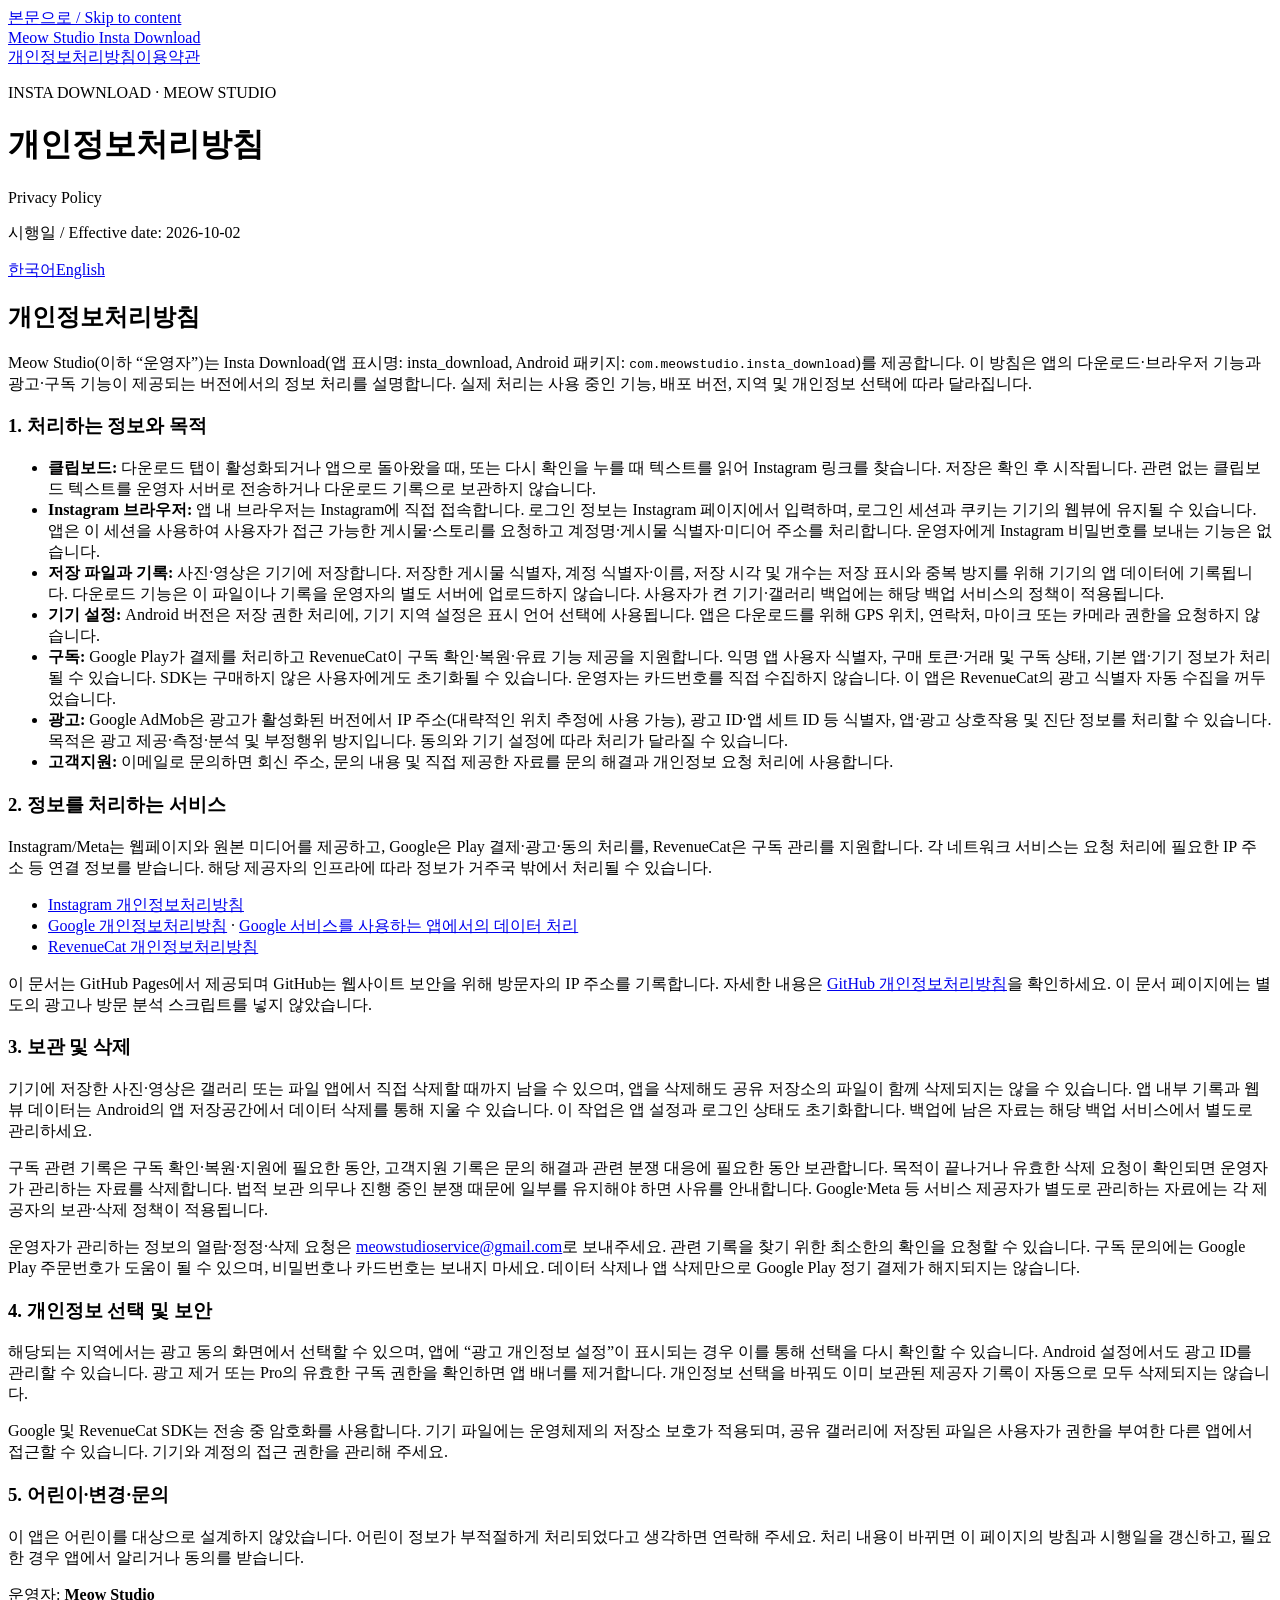
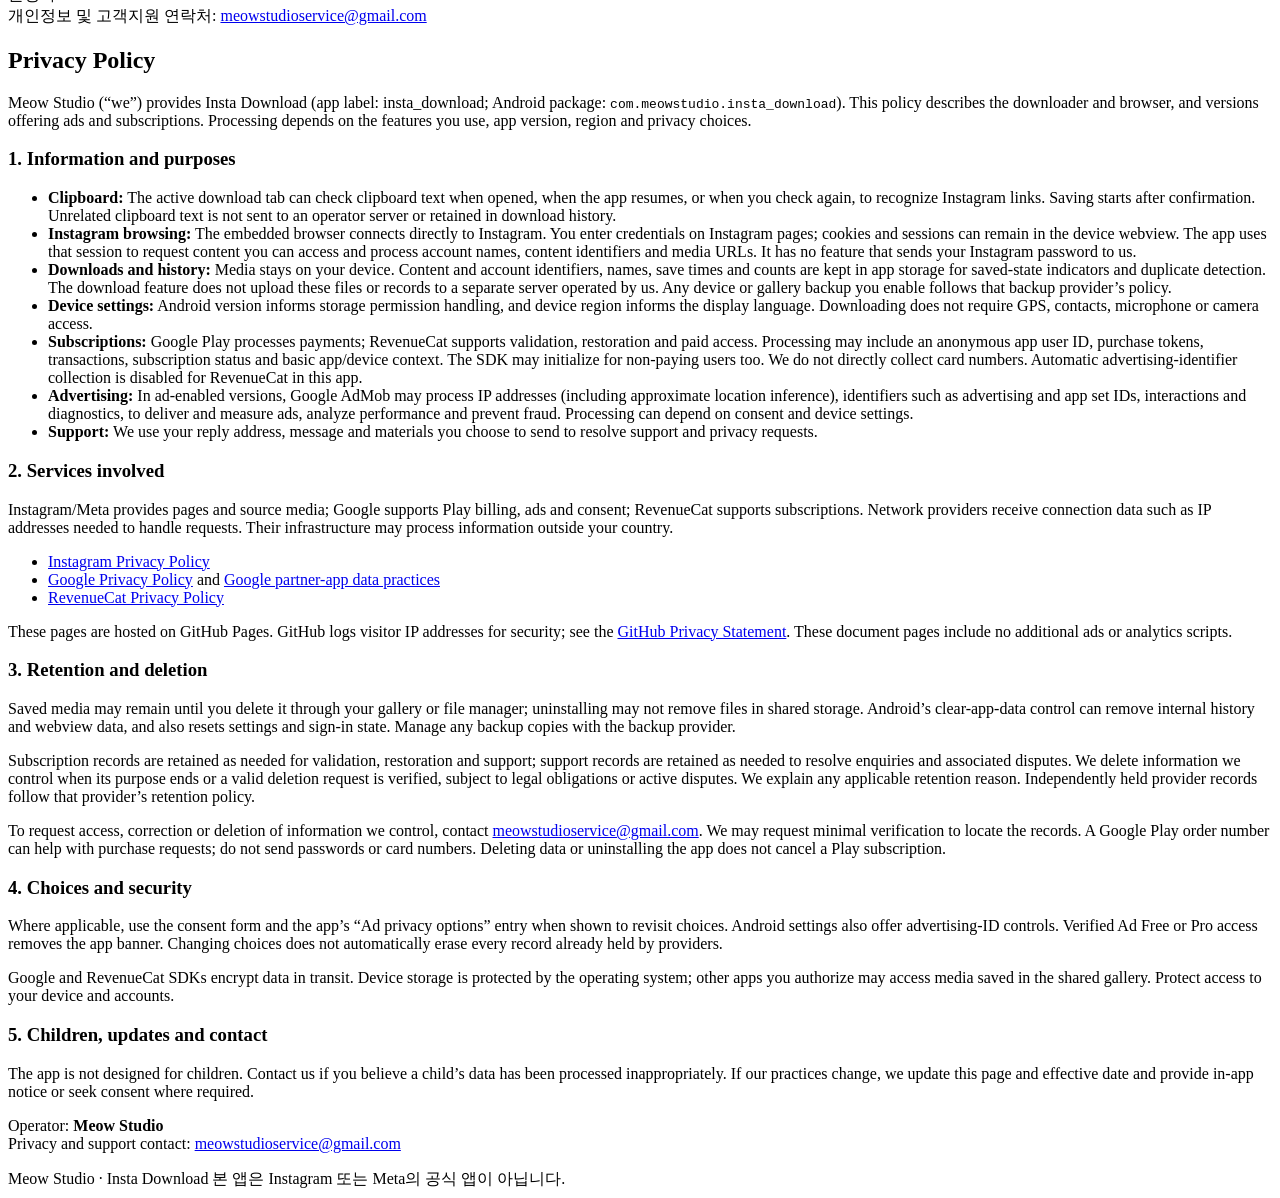
==== privacy.html @ 50bc9c98 "Publish privacy.html for Insta Download" ====
<!doctype html>
<html lang="ko">
<head>
<meta charset="utf-8">
<meta name="viewport" content="width=device-width, initial-scale=1">
<title>개인정보처리방침 · Insta Download</title>
<link rel="stylesheet" href="styles.css">
</head>
<body>
<a class="skip" href="#main">본문으로 / Skip to content</a>
<header><a class="brand" href="index.html">Meow Studio <span>Insta Download</span></a>
<nav aria-label="문서 / Documents"><a href="privacy.html">개인정보처리방침</a><a href="terms.html">이용약관</a></nav></header>
<main id="main">
<p class="eyebrow">INSTA DOWNLOAD · MEOW STUDIO</p>
<h1>개인정보처리방침</h1>
<p class="subtitle">Privacy Policy</p>
<p class="meta">시행일 / Effective date: 2026-10-02</p>

<nav class="language" aria-label="언어 / Language"><a href="#ko">한국어</a><a href="#en">English</a></nav>
<section id="ko" lang="ko">
<h2>개인정보처리방침</h2>
<p>Meow Studio(이하 “운영자”)는 Insta Download(앱 표시명: insta_download, Android 패키지: <code>com.meowstudio.insta_download</code>)를 제공합니다. 이 방침은 앱의 다운로드·브라우저 기능과 광고·구독 기능이 제공되는 버전에서의 정보 처리를 설명합니다. 실제 처리는 사용 중인 기능, 배포 버전, 지역 및 개인정보 선택에 따라 달라집니다.</p>
<h3>1. 처리하는 정보와 목적</h3>
<ul>
<li><strong>클립보드:</strong> 다운로드 탭이 활성화되거나 앱으로 돌아왔을 때, 또는 다시 확인을 누를 때 텍스트를 읽어 Instagram 링크를 찾습니다. 저장은 확인 후 시작됩니다. 관련 없는 클립보드 텍스트를 운영자 서버로 전송하거나 다운로드 기록으로 보관하지 않습니다.</li>
<li><strong>Instagram 브라우저:</strong> 앱 내 브라우저는 Instagram에 직접 접속합니다. 로그인 정보는 Instagram 페이지에서 입력하며, 로그인 세션과 쿠키는 기기의 웹뷰에 유지될 수 있습니다. 앱은 이 세션을 사용하여 사용자가 접근 가능한 게시물·스토리를 요청하고 계정명·게시물 식별자·미디어 주소를 처리합니다. 운영자에게 Instagram 비밀번호를 보내는 기능은 없습니다.</li>
<li><strong>저장 파일과 기록:</strong> 사진·영상은 기기에 저장합니다. 저장한 게시물 식별자, 계정 식별자·이름, 저장 시각 및 개수는 저장 표시와 중복 방지를 위해 기기의 앱 데이터에 기록됩니다. 다운로드 기능은 이 파일이나 기록을 운영자의 별도 서버에 업로드하지 않습니다. 사용자가 켠 기기·갤러리 백업에는 해당 백업 서비스의 정책이 적용됩니다.</li>
<li><strong>기기 설정:</strong> Android 버전은 저장 권한 처리에, 기기 지역 설정은 표시 언어 선택에 사용됩니다. 앱은 다운로드를 위해 GPS 위치, 연락처, 마이크 또는 카메라 권한을 요청하지 않습니다.</li>
<li><strong>구독:</strong> Google Play가 결제를 처리하고 RevenueCat이 구독 확인·복원·유료 기능 제공을 지원합니다. 익명 앱 사용자 식별자, 구매 토큰·거래 및 구독 상태, 기본 앱·기기 정보가 처리될 수 있습니다. SDK는 구매하지 않은 사용자에게도 초기화될 수 있습니다. 운영자는 카드번호를 직접 수집하지 않습니다. 이 앱은 RevenueCat의 광고 식별자 자동 수집을 꺼두었습니다.</li>
<li><strong>광고:</strong> Google AdMob은 광고가 활성화된 버전에서 IP 주소(대략적인 위치 추정에 사용 가능), 광고 ID·앱 세트 ID 등 식별자, 앱·광고 상호작용 및 진단 정보를 처리할 수 있습니다. 목적은 광고 제공·측정·분석 및 부정행위 방지입니다. 동의와 기기 설정에 따라 처리가 달라질 수 있습니다.</li>
<li><strong>고객지원:</strong> 이메일로 문의하면 회신 주소, 문의 내용 및 직접 제공한 자료를 문의 해결과 개인정보 요청 처리에 사용합니다.</li>
</ul>
<h3>2. 정보를 처리하는 서비스</h3>
<p>Instagram/Meta는 웹페이지와 원본 미디어를 제공하고, Google은 Play 결제·광고·동의 처리를, RevenueCat은 구독 관리를 지원합니다. 각 네트워크 서비스는 요청 처리에 필요한 IP 주소 등 연결 정보를 받습니다. 해당 제공자의 인프라에 따라 정보가 거주국 밖에서 처리될 수 있습니다.</p>
<ul>
<li><a href="https://privacycenter.instagram.com/policy/">Instagram 개인정보처리방침</a></li>
<li><a href="https://policies.google.com/privacy">Google 개인정보처리방침</a> · <a href="https://policies.google.com/technologies/partner-sites">Google 서비스를 사용하는 앱에서의 데이터 처리</a></li>
<li><a href="https://www.revenuecat.com/privacy">RevenueCat 개인정보처리방침</a></li>
</ul>
<p>이 문서는 GitHub Pages에서 제공되며 GitHub는 웹사이트 보안을 위해 방문자의 IP 주소를 기록합니다. 자세한 내용은 <a href="https://docs.github.com/en/site-policy/privacy-policies/github-general-privacy-statement">GitHub 개인정보처리방침</a>을 확인하세요. 이 문서 페이지에는 별도의 광고나 방문 분석 스크립트를 넣지 않았습니다.</p>
<h3>3. 보관 및 삭제</h3>
<p>기기에 저장한 사진·영상은 갤러리 또는 파일 앱에서 직접 삭제할 때까지 남을 수 있으며, 앱을 삭제해도 공유 저장소의 파일이 함께 삭제되지는 않을 수 있습니다. 앱 내부 기록과 웹뷰 데이터는 Android의 앱 저장공간에서 데이터 삭제를 통해 지울 수 있습니다. 이 작업은 앱 설정과 로그인 상태도 초기화합니다. 백업에 남은 자료는 해당 백업 서비스에서 별도로 관리하세요.</p>
<p>구독 관련 기록은 구독 확인·복원·지원에 필요한 동안, 고객지원 기록은 문의 해결과 관련 분쟁 대응에 필요한 동안 보관합니다. 목적이 끝나거나 유효한 삭제 요청이 확인되면 운영자가 관리하는 자료를 삭제합니다. 법적 보관 의무나 진행 중인 분쟁 때문에 일부를 유지해야 하면 사유를 안내합니다. Google·Meta 등 서비스 제공자가 별도로 관리하는 자료에는 각 제공자의 보관·삭제 정책이 적용됩니다.</p>
<p>운영자가 관리하는 정보의 열람·정정·삭제 요청은 <a href="mailto:meowstudioservice@gmail.com">meowstudioservice@gmail.com</a>로 보내주세요. 관련 기록을 찾기 위한 최소한의 확인을 요청할 수 있습니다. 구독 문의에는 Google Play 주문번호가 도움이 될 수 있으며, 비밀번호나 카드번호는 보내지 마세요. 데이터 삭제나 앱 삭제만으로 Google Play 정기 결제가 해지되지는 않습니다.</p>
<h3>4. 개인정보 선택 및 보안</h3>
<p>해당되는 지역에서는 광고 동의 화면에서 선택할 수 있으며, 앱에 “광고 개인정보 설정”이 표시되는 경우 이를 통해 선택을 다시 확인할 수 있습니다. Android 설정에서도 광고 ID를 관리할 수 있습니다. 광고 제거 또는 Pro의 유효한 구독 권한을 확인하면 앱 배너를 제거합니다. 개인정보 선택을 바꿔도 이미 보관된 제공자 기록이 자동으로 모두 삭제되지는 않습니다.</p>
<p>Google 및 RevenueCat SDK는 전송 중 암호화를 사용합니다. 기기 파일에는 운영체제의 저장소 보호가 적용되며, 공유 갤러리에 저장된 파일은 사용자가 권한을 부여한 다른 앱에서 접근할 수 있습니다. 기기와 계정의 접근 권한을 관리해 주세요.</p>
<h3>5. 어린이·변경·문의</h3>
<p>이 앱은 어린이를 대상으로 설계하지 않았습니다. 어린이 정보가 부적절하게 처리되었다고 생각하면 연락해 주세요. 처리 내용이 바뀌면 이 페이지의 방침과 시행일을 갱신하고, 필요한 경우 앱에서 알리거나 동의를 받습니다.</p>
<p>운영자: <strong>Meow Studio</strong><br>개인정보 및 고객지원 연락처: <a href="mailto:meowstudioservice@gmail.com">meowstudioservice@gmail.com</a></p>
</section>
<section id="en" lang="en">
<h2>Privacy Policy</h2>
<p>Meow Studio (“we”) provides Insta Download (app label: insta_download; Android package: <code>com.meowstudio.insta_download</code>). This policy describes the downloader and browser, and versions offering ads and subscriptions. Processing depends on the features you use, app version, region and privacy choices.</p>
<h3>1. Information and purposes</h3>
<ul>
<li><strong>Clipboard:</strong> The active download tab can check clipboard text when opened, when the app resumes, or when you check again, to recognize Instagram links. Saving starts after confirmation. Unrelated clipboard text is not sent to an operator server or retained in download history.</li>
<li><strong>Instagram browsing:</strong> The embedded browser connects directly to Instagram. You enter credentials on Instagram pages; cookies and sessions can remain in the device webview. The app uses that session to request content you can access and process account names, content identifiers and media URLs. It has no feature that sends your Instagram password to us.</li>
<li><strong>Downloads and history:</strong> Media stays on your device. Content and account identifiers, names, save times and counts are kept in app storage for saved-state indicators and duplicate detection. The download feature does not upload these files or records to a separate server operated by us. Any device or gallery backup you enable follows that backup provider’s policy.</li>
<li><strong>Device settings:</strong> Android version informs storage permission handling, and device region informs the display language. Downloading does not require GPS, contacts, microphone or camera access.</li>
<li><strong>Subscriptions:</strong> Google Play processes payments; RevenueCat supports validation, restoration and paid access. Processing may include an anonymous app user ID, purchase tokens, transactions, subscription status and basic app/device context. The SDK may initialize for non-paying users too. We do not directly collect card numbers. Automatic advertising-identifier collection is disabled for RevenueCat in this app.</li>
<li><strong>Advertising:</strong> In ad-enabled versions, Google AdMob may process IP addresses (including approximate location inference), identifiers such as advertising and app set IDs, interactions and diagnostics, to deliver and measure ads, analyze performance and prevent fraud. Processing can depend on consent and device settings.</li>
<li><strong>Support:</strong> We use your reply address, message and materials you choose to send to resolve support and privacy requests.</li>
</ul>
<h3>2. Services involved</h3>
<p>Instagram/Meta provides pages and source media; Google supports Play billing, ads and consent; RevenueCat supports subscriptions. Network providers receive connection data such as IP addresses needed to handle requests. Their infrastructure may process information outside your country.</p>
<ul><li><a href="https://privacycenter.instagram.com/policy/">Instagram Privacy Policy</a></li><li><a href="https://policies.google.com/privacy">Google Privacy Policy</a> and <a href="https://policies.google.com/technologies/partner-sites">Google partner-app data practices</a></li><li><a href="https://www.revenuecat.com/privacy">RevenueCat Privacy Policy</a></li></ul>
<p>These pages are hosted on GitHub Pages. GitHub logs visitor IP addresses for security; see the <a href="https://docs.github.com/en/site-policy/privacy-policies/github-general-privacy-statement">GitHub Privacy Statement</a>. These document pages include no additional ads or analytics scripts.</p>
<h3>3. Retention and deletion</h3>
<p>Saved media may remain until you delete it through your gallery or file manager; uninstalling may not remove files in shared storage. Android’s clear-app-data control can remove internal history and webview data, and also resets settings and sign-in state. Manage any backup copies with the backup provider.</p>
<p>Subscription records are retained as needed for validation, restoration and support; support records are retained as needed to resolve enquiries and associated disputes. We delete information we control when its purpose ends or a valid deletion request is verified, subject to legal obligations or active disputes. We explain any applicable retention reason. Independently held provider records follow that provider’s retention policy.</p>
<p>To request access, correction or deletion of information we control, contact <a href="mailto:meowstudioservice@gmail.com">meowstudioservice@gmail.com</a>. We may request minimal verification to locate the records. A Google Play order number can help with purchase requests; do not send passwords or card numbers. Deleting data or uninstalling the app does not cancel a Play subscription.</p>
<h3>4. Choices and security</h3>
<p>Where applicable, use the consent form and the app’s “Ad privacy options” entry when shown to revisit choices. Android settings also offer advertising-ID controls. Verified Ad Free or Pro access removes the app banner. Changing choices does not automatically erase every record already held by providers.</p>
<p>Google and RevenueCat SDKs encrypt data in transit. Device storage is protected by the operating system; other apps you authorize may access media saved in the shared gallery. Protect access to your device and accounts.</p>
<h3>5. Children, updates and contact</h3>
<p>The app is not designed for children. Contact us if you believe a child’s data has been processed inappropriately. If our practices change, we update this page and effective date and provide in-app notice or seek consent where required.</p>
<p>Operator: <strong>Meow Studio</strong><br>Privacy and support contact: <a href="mailto:meowstudioservice@gmail.com">meowstudioservice@gmail.com</a></p>
</section>

</main><footer>Meow Studio · Insta Download <span>본 앱은 Instagram 또는 Meta의 공식 앱이 아닙니다.</span></footer>
</body>
</html>
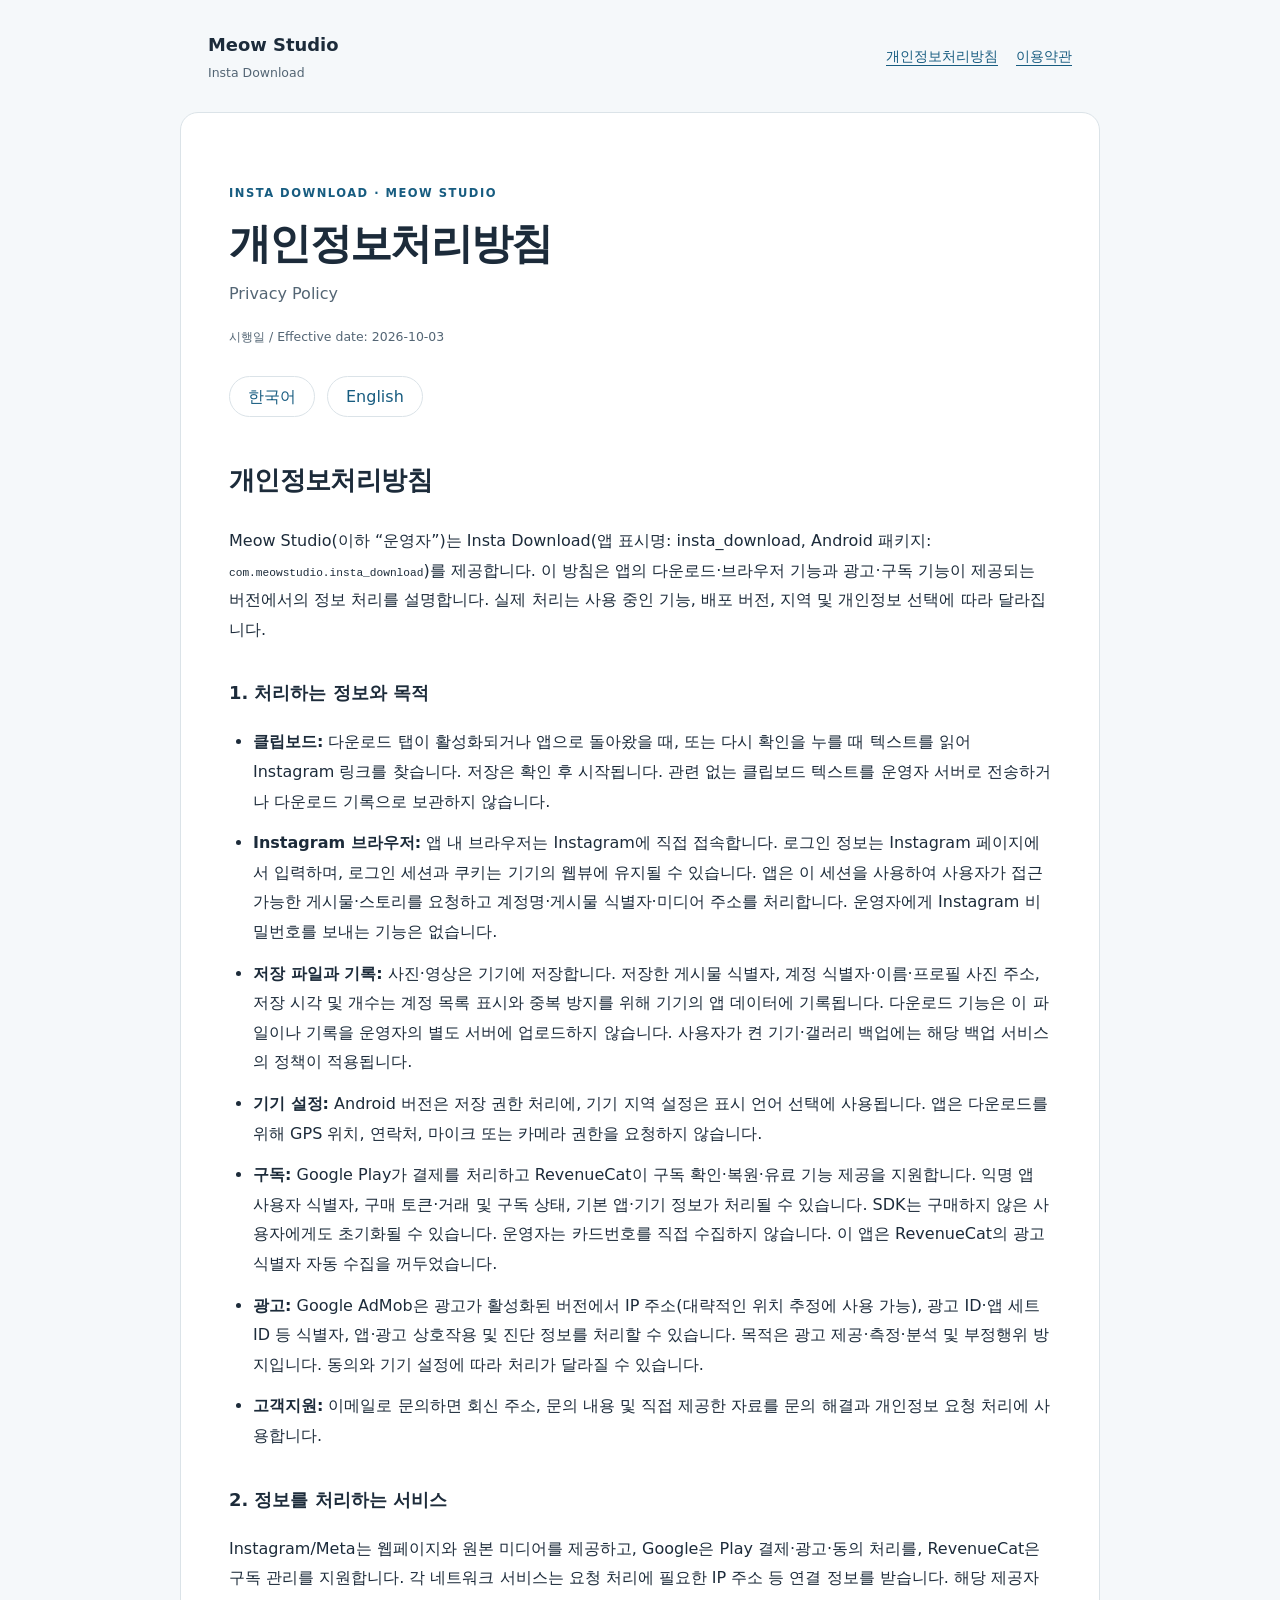
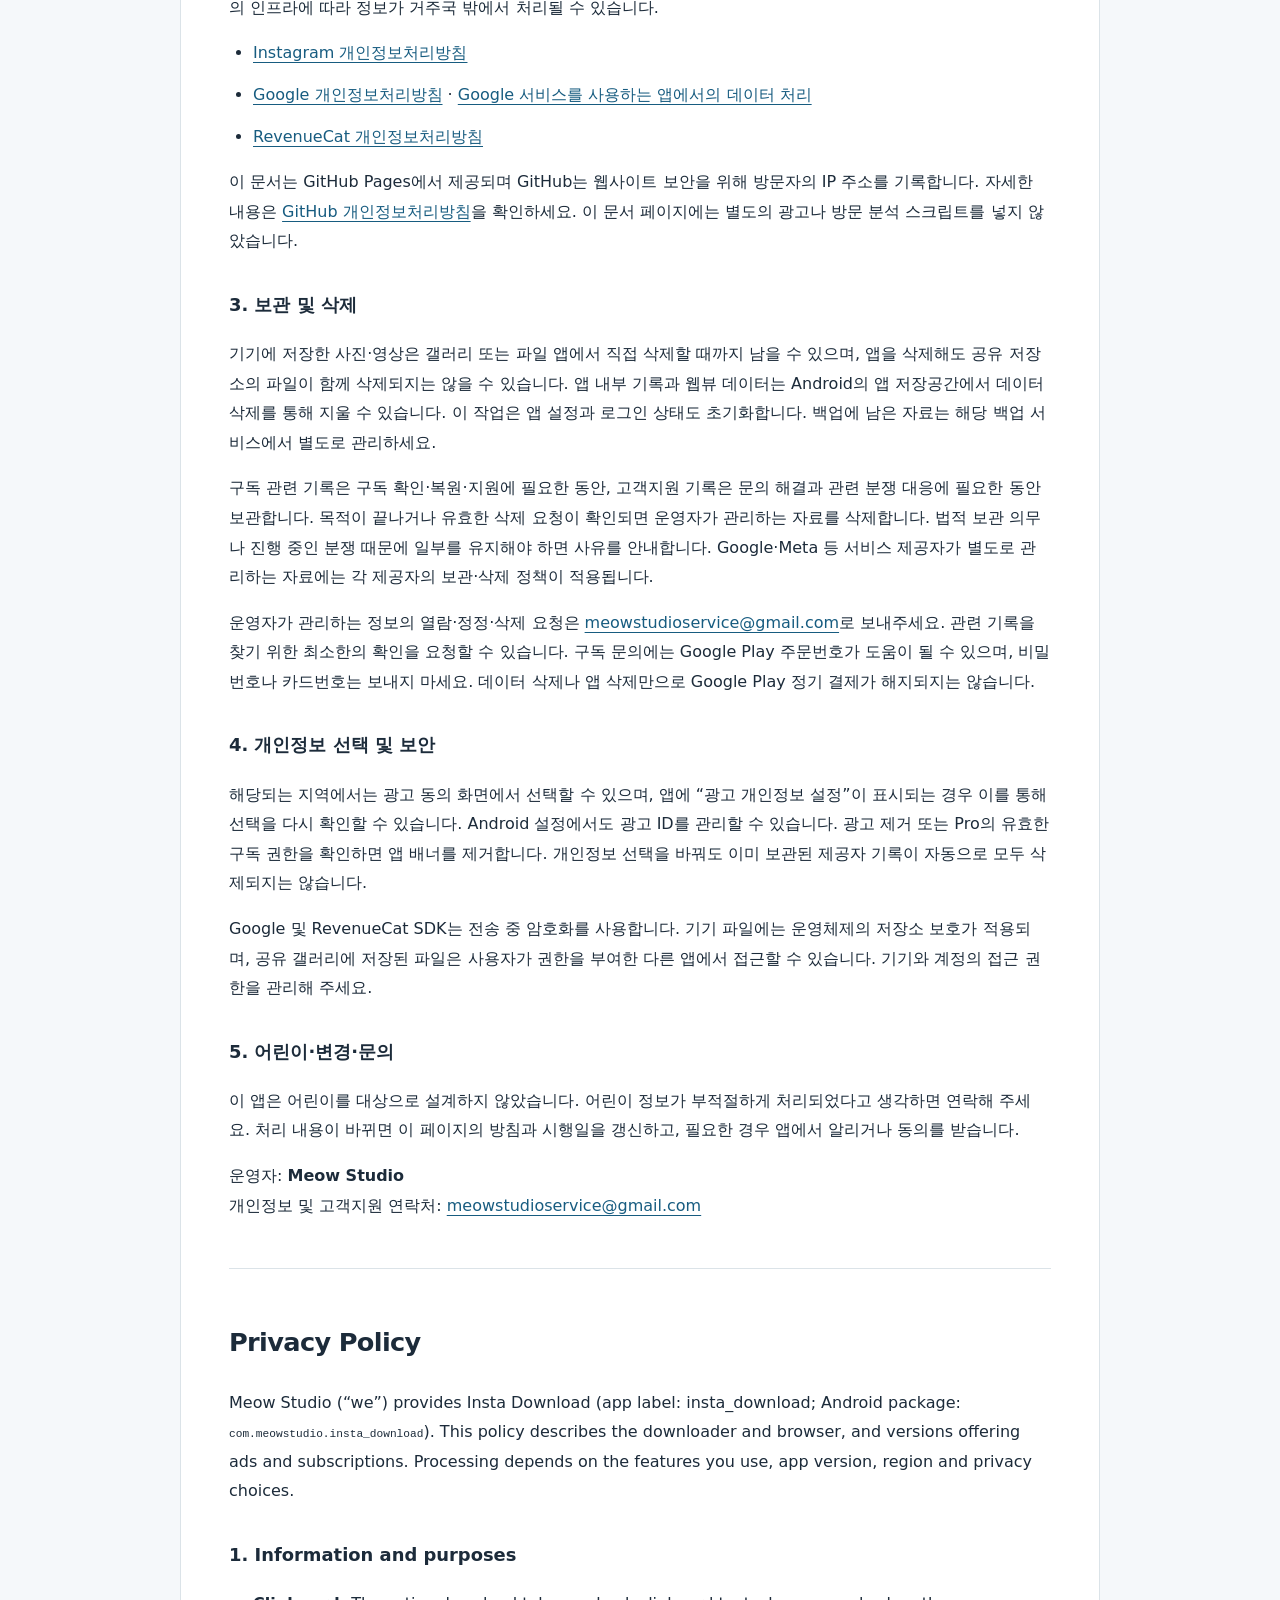
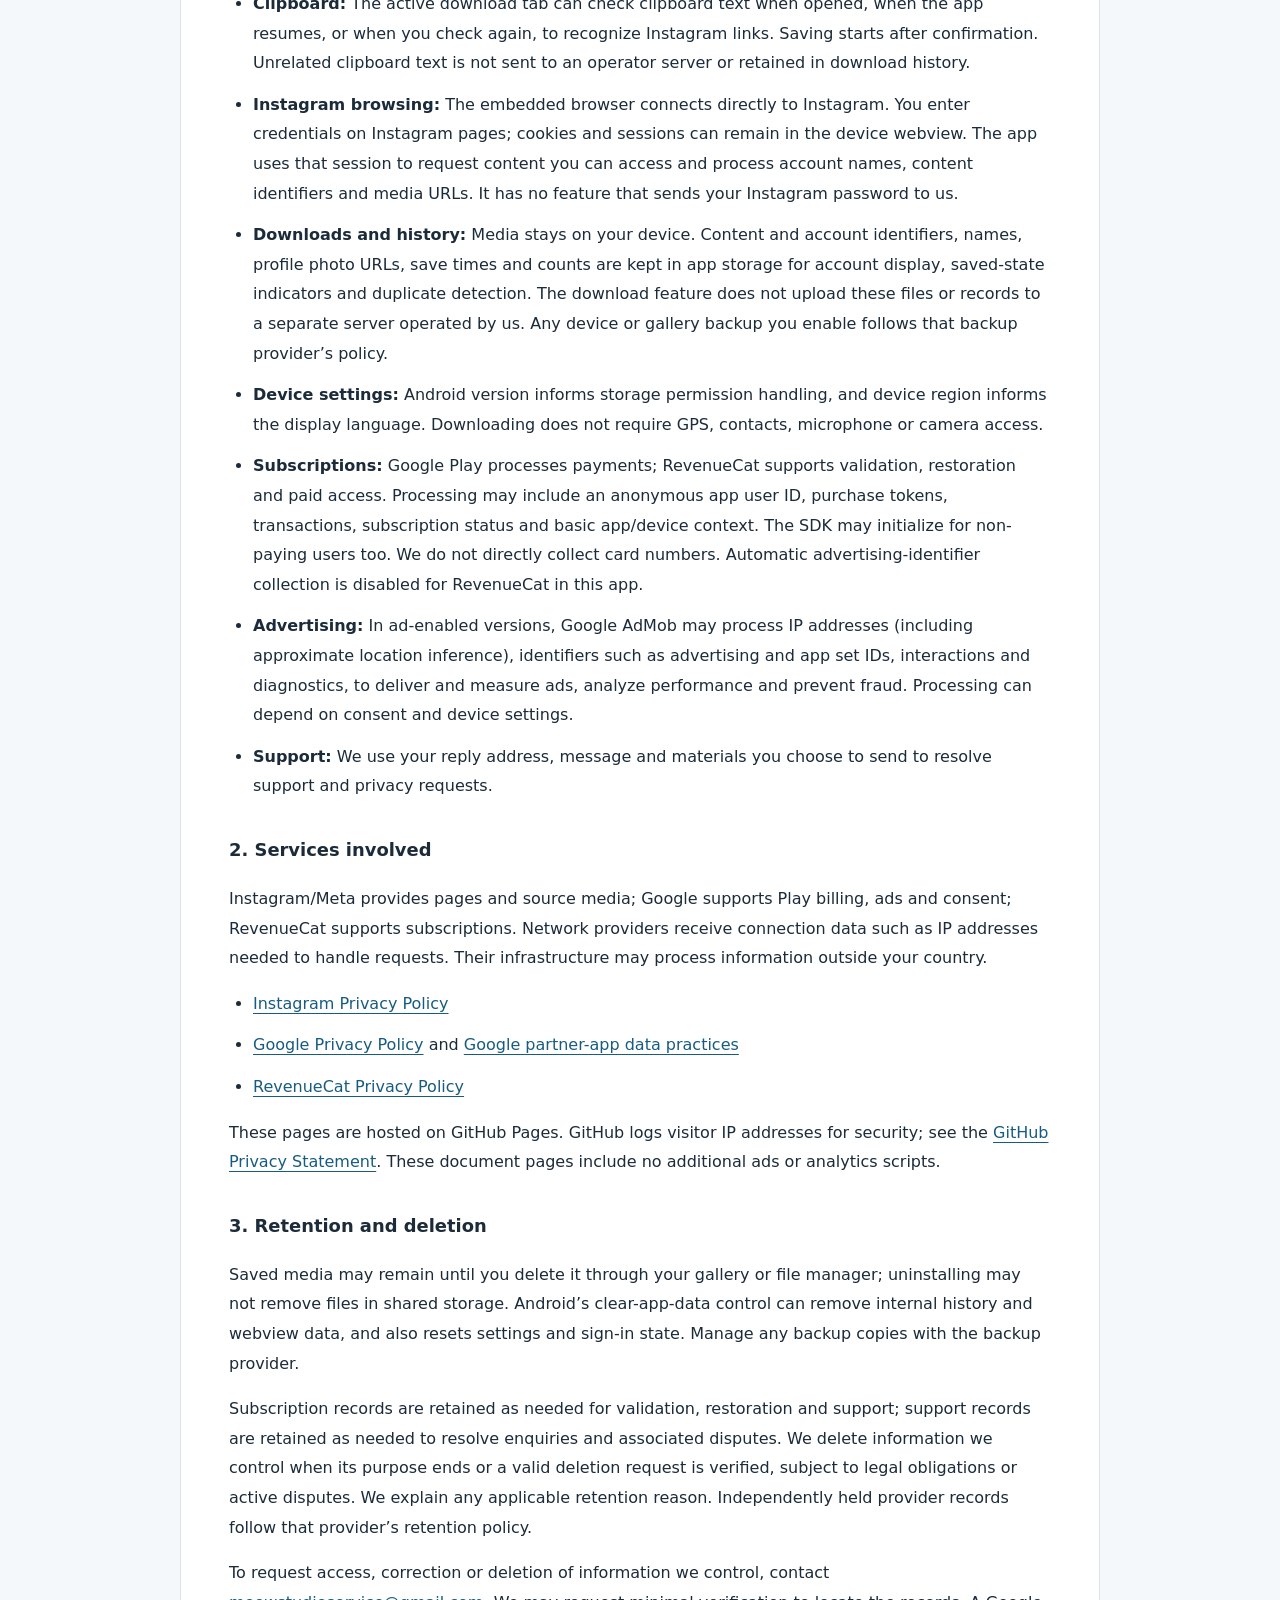
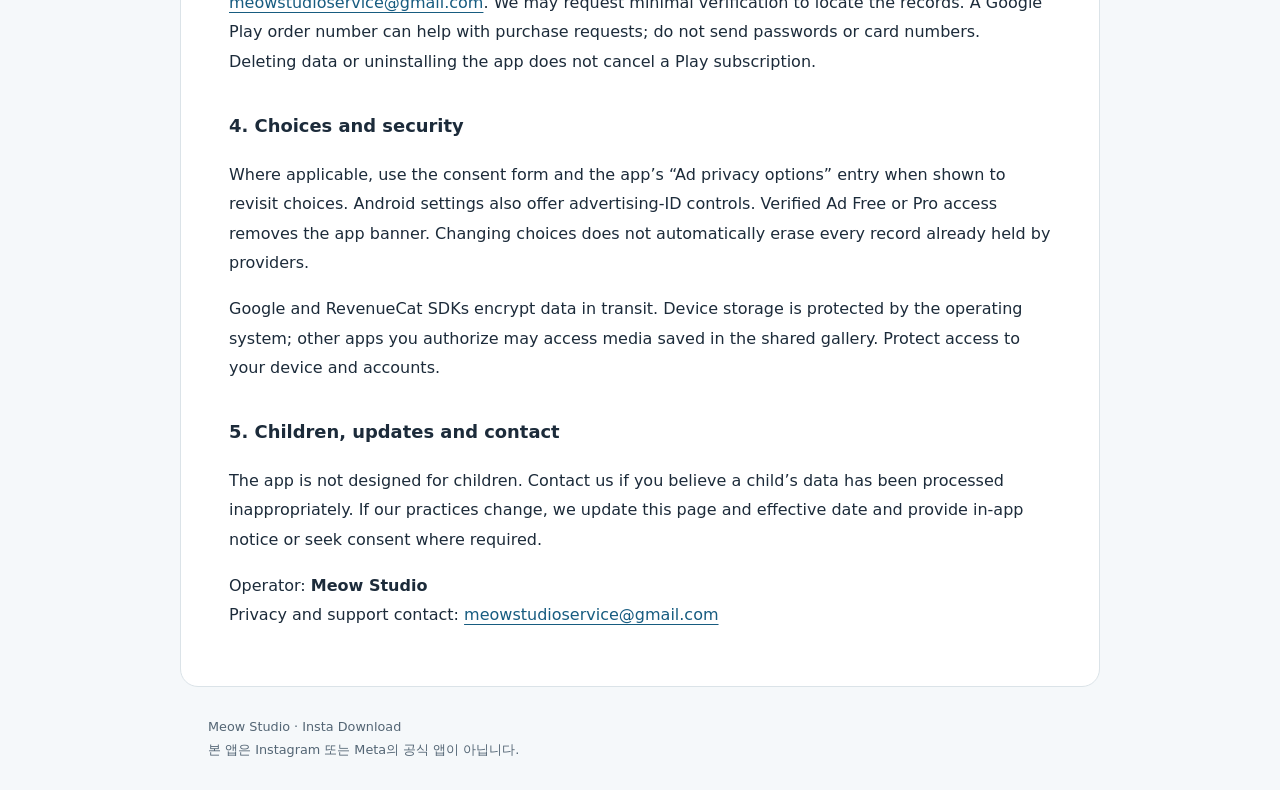
==== commit ac5092eb: "Describe story save ads and saved account profile photos in privacy" ====
--- a/privacy.html
+++ b/privacy.html
@@ -14,7 +14,7 @@
 <p class="eyebrow">INSTA DOWNLOAD · MEOW STUDIO</p>
 <h1>개인정보처리방침</h1>
 <p class="subtitle">Privacy Policy</p>
-<p class="meta">시행일 / Effective date: 2026-10-02</p>
+<p class="meta">시행일 / Effective date: 2026-10-03</p>
 
 <nav class="language" aria-label="언어 / Language"><a href="#ko">한국어</a><a href="#en">English</a></nav>
 <section id="ko" lang="ko">
@@ -24,7 +24,7 @@
 <ul>
 <li><strong>클립보드:</strong> 다운로드 탭이 활성화되거나 앱으로 돌아왔을 때, 또는 다시 확인을 누를 때 텍스트를 읽어 Instagram 링크를 찾습니다. 저장은 확인 후 시작됩니다. 관련 없는 클립보드 텍스트를 운영자 서버로 전송하거나 다운로드 기록으로 보관하지 않습니다.</li>
 <li><strong>Instagram 브라우저:</strong> 앱 내 브라우저는 Instagram에 직접 접속합니다. 로그인 정보는 Instagram 페이지에서 입력하며, 로그인 세션과 쿠키는 기기의 웹뷰에 유지될 수 있습니다. 앱은 이 세션을 사용하여 사용자가 접근 가능한 게시물·스토리를 요청하고 계정명·게시물 식별자·미디어 주소를 처리합니다. 운영자에게 Instagram 비밀번호를 보내는 기능은 없습니다.</li>
-<li><strong>저장 파일과 기록:</strong> 사진·영상은 기기에 저장합니다. 저장한 게시물 식별자, 계정 식별자·이름, 저장 시각 및 개수는 저장 표시와 중복 방지를 위해 기기의 앱 데이터에 기록됩니다. 다운로드 기능은 이 파일이나 기록을 운영자의 별도 서버에 업로드하지 않습니다. 사용자가 켠 기기·갤러리 백업에는 해당 백업 서비스의 정책이 적용됩니다.</li>
+<li><strong>저장 파일과 기록:</strong> 사진·영상은 기기에 저장합니다. 저장한 게시물 식별자, 계정 식별자·이름·프로필 사진 주소, 저장 시각 및 개수는 계정 목록 표시와 중복 방지를 위해 기기의 앱 데이터에 기록됩니다. 다운로드 기능은 이 파일이나 기록을 운영자의 별도 서버에 업로드하지 않습니다. 사용자가 켠 기기·갤러리 백업에는 해당 백업 서비스의 정책이 적용됩니다.</li>
 <li><strong>기기 설정:</strong> Android 버전은 저장 권한 처리에, 기기 지역 설정은 표시 언어 선택에 사용됩니다. 앱은 다운로드를 위해 GPS 위치, 연락처, 마이크 또는 카메라 권한을 요청하지 않습니다.</li>
 <li><strong>구독:</strong> Google Play가 결제를 처리하고 RevenueCat이 구독 확인·복원·유료 기능 제공을 지원합니다. 익명 앱 사용자 식별자, 구매 토큰·거래 및 구독 상태, 기본 앱·기기 정보가 처리될 수 있습니다. SDK는 구매하지 않은 사용자에게도 초기화될 수 있습니다. 운영자는 카드번호를 직접 수집하지 않습니다. 이 앱은 RevenueCat의 광고 식별자 자동 수집을 꺼두었습니다.</li>
 <li><strong>광고:</strong> Google AdMob은 광고가 활성화된 버전에서 IP 주소(대략적인 위치 추정에 사용 가능), 광고 ID·앱 세트 ID 등 식별자, 앱·광고 상호작용 및 진단 정보를 처리할 수 있습니다. 목적은 광고 제공·측정·분석 및 부정행위 방지입니다. 동의와 기기 설정에 따라 처리가 달라질 수 있습니다.</li>
@@ -56,7 +56,7 @@
 <ul>
 <li><strong>Clipboard:</strong> The active download tab can check clipboard text when opened, when the app resumes, or when you check again, to recognize Instagram links. Saving starts after confirmation. Unrelated clipboard text is not sent to an operator server or retained in download history.</li>
 <li><strong>Instagram browsing:</strong> The embedded browser connects directly to Instagram. You enter credentials on Instagram pages; cookies and sessions can remain in the device webview. The app uses that session to request content you can access and process account names, content identifiers and media URLs. It has no feature that sends your Instagram password to us.</li>
-<li><strong>Downloads and history:</strong> Media stays on your device. Content and account identifiers, names, save times and counts are kept in app storage for saved-state indicators and duplicate detection. The download feature does not upload these files or records to a separate server operated by us. Any device or gallery backup you enable follows that backup provider’s policy.</li>
+<li><strong>Downloads and history:</strong> Media stays on your device. Content and account identifiers, names, profile photo URLs, save times and counts are kept in app storage for account display, saved-state indicators and duplicate detection. The download feature does not upload these files or records to a separate server operated by us. Any device or gallery backup you enable follows that backup provider’s policy.</li>
 <li><strong>Device settings:</strong> Android version informs storage permission handling, and device region informs the display language. Downloading does not require GPS, contacts, microphone or camera access.</li>
 <li><strong>Subscriptions:</strong> Google Play processes payments; RevenueCat supports validation, restoration and paid access. Processing may include an anonymous app user ID, purchase tokens, transactions, subscription status and basic app/device context. The SDK may initialize for non-paying users too. We do not directly collect card numbers. Automatic advertising-identifier collection is disabled for RevenueCat in this app.</li>
 <li><strong>Advertising:</strong> In ad-enabled versions, Google AdMob may process IP addresses (including approximate location inference), identifiers such as advertising and app set IDs, interactions and diagnostics, to deliver and measure ads, analyze performance and prevent fraud. Processing can depend on consent and device settings.</li>
--- a/styles.css
+++ b/styles.css
@@ -0,0 +1,43 @@
+
+:root { color-scheme: light; --ink:#1c2b3a; --muted:#536574; --accent:#175c80; --line:#dbe3e8; }
+* { box-sizing:border-box; }
+html { scroll-behavior:smooth; scroll-padding-top:24px; }
+body { margin:0; background:#f5f8fa; color:var(--ink); font-family:system-ui,-apple-system,"Segoe UI","Malgun Gothic",sans-serif; line-height:1.85; }
+a { color:var(--accent); text-underline-offset:4px; overflow-wrap:anywhere; }
+a:focus-visible { outline:3px solid #e2942b; outline-offset:5px; }
+header, main, footer { max-width:920px; margin:auto; padding:28px; }
+header { display:flex; align-items:center; justify-content:space-between; flex-wrap:wrap; gap:18px; }
+header nav { display:flex; flex-wrap:wrap; gap:18px; font-size:.88rem; }
+.brand { color:var(--ink); font-size:1.12rem; font-weight:750; text-decoration:none; }
+.brand span { display:block; color:var(--muted); font-size:.78rem; font-weight:450; }
+main { background:#fff; border:1px solid var(--line); border-radius:18px; padding:40px 48px; }
+.draft { background:#fff3d9; border:1px solid #edcd89; padding:12px 16px; border-radius:8px; font-size:.85rem; color:#694a0c; }
+.eyebrow { margin-top:30px; color:var(--accent); font-size:.72rem; font-weight:750; letter-spacing:.13em; }
+h1 { margin:4px 0 8px; font-size:clamp(1.9rem,5vw,2.65rem); line-height:1.3; letter-spacing:-.04em; }
+.subtitle { margin-top:0; color:var(--muted); }
+.meta { color:var(--muted); font-size:.78rem; }
+h2 { margin-top:2.5rem; font-size:1.6rem; letter-spacing:-.025em; }
+h3 { margin-top:2rem; font-size:1.12rem; }
+section + section { border-top:1px solid var(--line); margin-top:48px; padding-top:10px; }
+li { margin-bottom:12px; }
+ul { padding-left:24px; }
+code { overflow-wrap:anywhere; font-size:.86em; }
+.language { display:flex; gap:12px; margin:28px 0; }
+.language a { border:1px solid var(--line); padding:5px 18px; border-radius:40px; text-decoration:none; }
+.pending { color:#805000; background:#fff3d9; padding:2px 5px; border-radius:4px; overflow-wrap:anywhere; }
+.table-wrap { overflow-x:auto; }
+table { width:100%; border-collapse:collapse; text-align:left; font-size:.91rem; }
+caption { text-align:left; font-weight:650; margin-bottom:8px; }
+th, td { padding:12px; border-bottom:1px solid var(--line); vertical-align:top; }
+thead { background:#f0f5f8; }
+.cards { display:grid; grid-template-columns:1fr 1fr; gap:18px; margin:28px 0; }
+.card { padding:24px; border:1px solid var(--line); border-radius:12px; text-decoration:none; }
+.card strong, .card span { display:block; }
+.card p { color:var(--muted); font-size:.9rem; }
+footer { font-size:.8rem; color:var(--muted); }
+footer span { display:block; }
+.skip { position:absolute; top:-100px; left:12px; padding:10px; background:#fff; }
+.skip:focus { top:8px; }
+@media(max-width:600px) { header, footer { padding:20px; } main { padding:24px 20px; border-radius:0; border-left:0; border-right:0; } .cards { grid-template-columns:1fr; } th,td { padding:9px; } }
+@media(prefers-reduced-motion:reduce) { html { scroll-behavior:auto; } }
+@media print { body { background:white; } header,footer,.language,.skip { display:none; } main { border:0; max-width:none; padding:0; } a { color:inherit; } }
